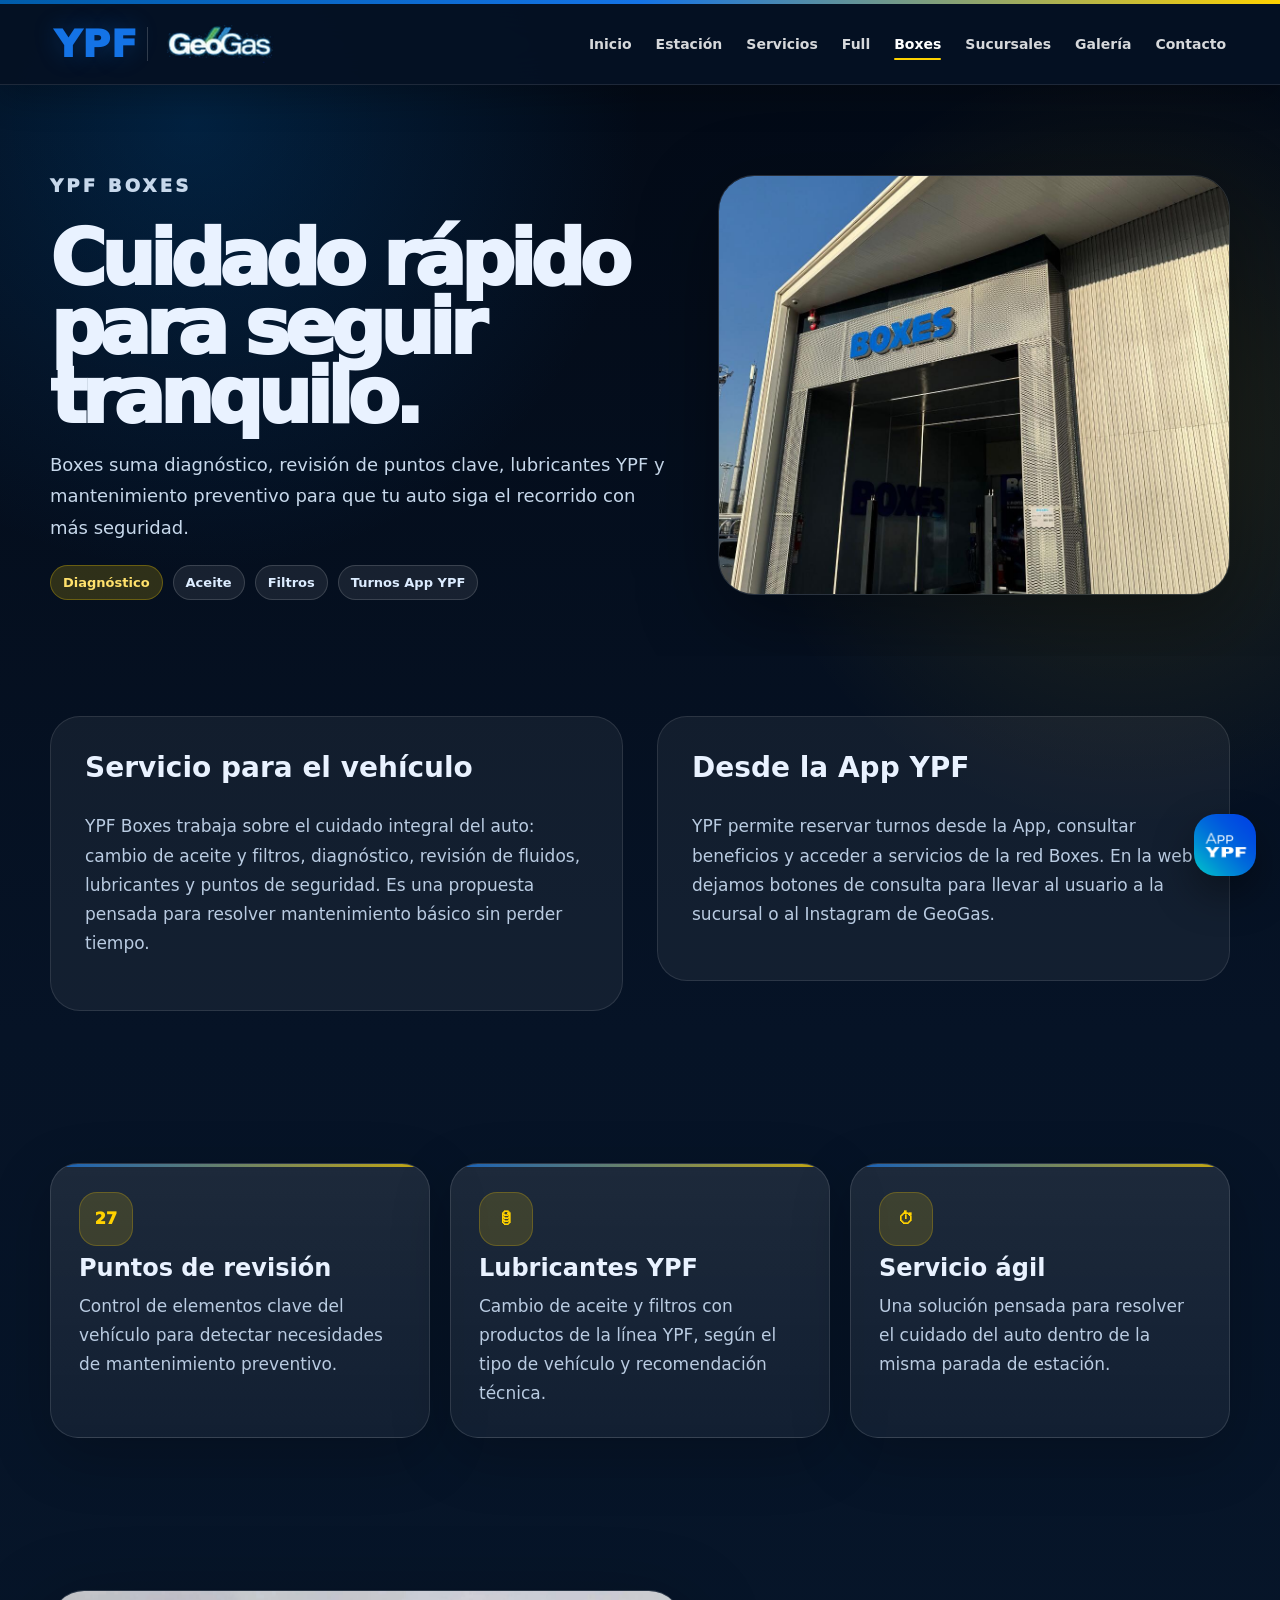
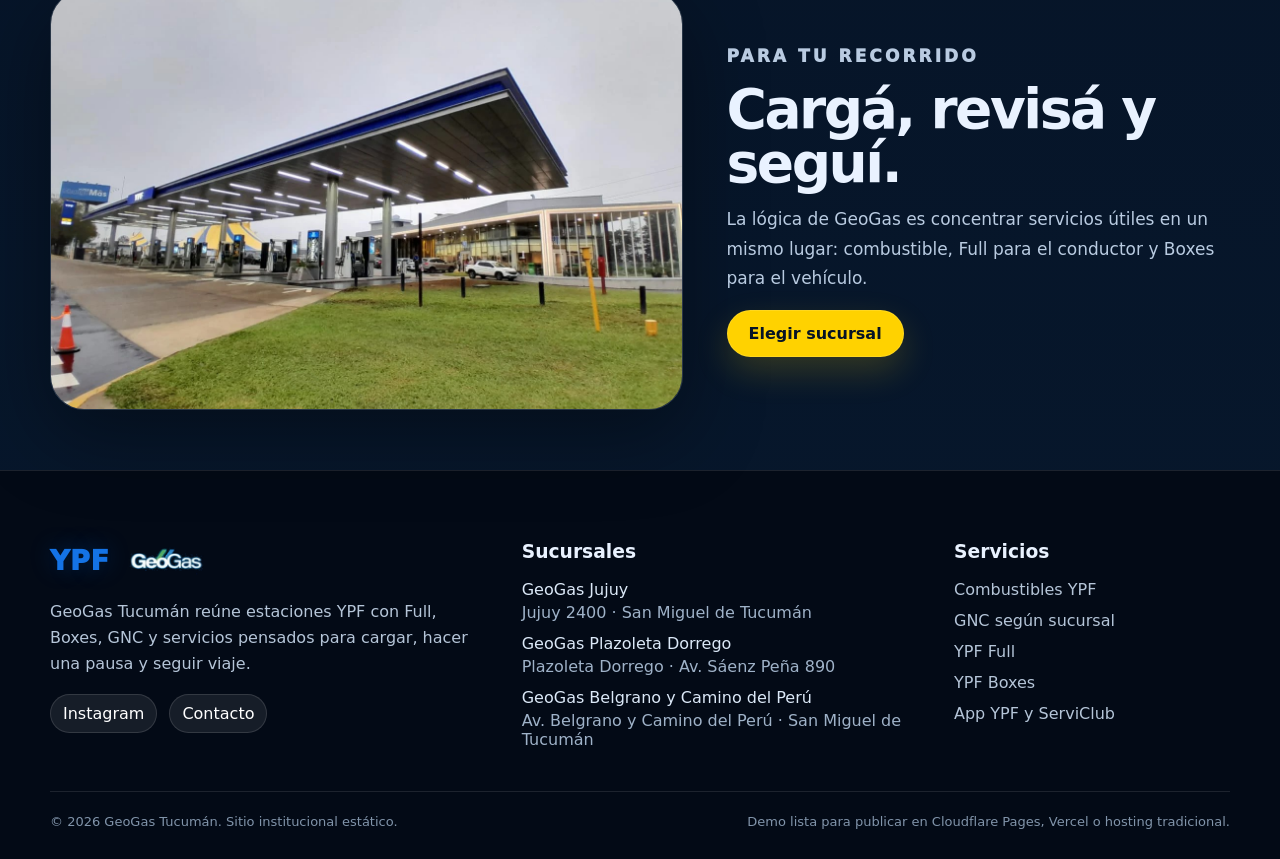
==== boxes.html @ e93ca0a4 "Sitio GeoGas Tucuman" ====
<!DOCTYPE html>
<html lang="es">
<head>
  <meta charset="UTF-8">
  <meta name="viewport" content="width=device-width, initial-scale=1.0">
  <title>YPF Boxes GeoGas Tucumán</title>
  <meta name="description" content="Boxes GeoGas Tucumán: diagnóstico, aceite, filtros y cuidado del vehículo.">
  <link rel="icon" href="assets/img/favicon.svg" type="image/svg+xml">
  <link rel="preload" href="assets/css/styles.css" as="style">
  <link rel="stylesheet" href="assets/css/styles.css">
</head>
<body class="">

    <header class="site-header" data-header>
      <div class="topbar"></div>
      <div class="nav-shell">
        <a class="brand" href="index.html" aria-label="GeoGas Tucumán - Inicio">
          <span class="ypf-wordmark">YPF</span>
          <span class="brand-divider"></span>
          <img src="assets/img/logo-geogas.png" alt="GeoGas" class="brand-logo">
        </a>
        <button class="menu-toggle" type="button" data-menu-toggle aria-label="Abrir menú">
          <span></span><span></span><span></span>
        </button>
        <nav class="nav-menu" data-nav-menu aria-label="Navegación principal">
            <a class="nav-link" href="index.html">Inicio</a>
            <a class="nav-link" href="estacion.html">Estación</a>
            <a class="nav-link" href="servicios.html">Servicios</a>
            <a class="nav-link" href="full.html">Full</a>
            <a class="nav-link active" href="boxes.html">Boxes</a>
            <a class="nav-link" href="sucursales.html">Sucursales</a>
            <a class="nav-link" href="galeria.html">Galería</a>
            <a class="nav-link" href="contacto.html">Contacto</a>
        </nav>
      </div>
    </header>

  <main class="page-main">

<section class="page-hero">
  <div class="container">
    <div class="reveal visible"><p class="kicker">YPF Boxes</p><h1>Cuidado rápido para seguir tranquilo.</h1><p>Boxes suma diagnóstico, revisión de puntos clave, lubricantes YPF y mantenimiento preventivo para que tu auto siga el recorrido con más seguridad.</p><div class="badge-row"><span class="badge yellow">Diagnóstico</span><span class="badge">Aceite</span><span class="badge">Filtros</span><span class="badge">Turnos App YPF</span></div></div>
    <div class="page-hero-img reveal visible"><img src="assets/img/boxes-geogas.jpg" alt="YPF Boxes GeoGas"></div>
  </div>
</section>
<section class="section tight"><div class="container split-content">
  <article class="text-block reveal"><h3>Servicio para el vehículo</h3><p>YPF Boxes trabaja sobre el cuidado integral del auto: cambio de aceite y filtros, diagnóstico, revisión de fluidos, lubricantes y puntos de seguridad. Es una propuesta pensada para resolver mantenimiento básico sin perder tiempo.</p></article>
  <article class="text-block reveal"><h3>Desde la App YPF</h3><p>YPF permite reservar turnos desde la App, consultar beneficios y acceder a servicios de la red Boxes. En la web dejamos botones de consulta para llevar al usuario a la sucursal o al Instagram de GeoGas.</p></article>
</div></section>
<section class="section"><div class="container grid-3">
  <article class="card reveal"><div class="icon-pill">27</div><h3>Puntos de revisión</h3><p>Control de elementos clave del vehículo para detectar necesidades de mantenimiento preventivo.</p></article>
  <article class="card reveal"><div class="icon-pill">🛢</div><h3>Lubricantes YPF</h3><p>Cambio de aceite y filtros con productos de la línea YPF, según el tipo de vehículo y recomendación técnica.</p></article>
  <article class="card reveal"><div class="icon-pill">⏱</div><h3>Servicio ágil</h3><p>Una solución pensada para resolver el cuidado del auto dentro de la misma parada de estación.</p></article>
</div></section>
<section class="section tight"><div class="container feature"><div class="feature-img reveal"><img src="assets/img/playa-dia.jpg" alt="Playa y Boxes GeoGas"></div><div class="feature-panel reveal"><p class="kicker">Para tu recorrido</p><h2>Cargá, revisá y seguí.</h2><p>La lógica de GeoGas es concentrar servicios útiles en un mismo lugar: combustible, Full para el conductor y Boxes para el vehículo.</p><a class="btn" href="sucursales.html">Elegir sucursal</a></div></div></section>

  </main>

    <footer class="site-footer">
      <div class="footer-grid container">
        <div>
          <div class="footer-brand"><span class="ypf-wordmark small">YPF</span><img src="assets/img/logo-geogas.png" alt="GeoGas"></div>
          <p>GeoGas Tucumán reúne estaciones YPF con Full, Boxes, GNC y servicios pensados para cargar, hacer una pausa y seguir viaje.</p>
          <div class="social-row">
            <a href="https://www.instagram.com/geogastucuman/" target="_blank" rel="noopener">Instagram</a>
            <a href="contacto.html">Contacto</a>
          </div>
        </div>
        <div>
          <h3>Sucursales</h3>
          <ul class="footer-list">
          <li>
            <span>GeoGas Jujuy</span>
            <a href="https://maps.app.goo.gl/bTcDMDbGpbdiC7qn9" target="_blank" rel="noopener">Jujuy 2400 · San Miguel de Tucumán</a>
          </li>
          <li>
            <span>GeoGas Plazoleta Dorrego</span>
            <a href="https://www.google.com/maps/search/?api=1&query=GeoGas+Plazoleta+Dorrego+Av+Saenz+Peña+890+Tucuman" target="_blank" rel="noopener">Plazoleta Dorrego · Av. Sáenz Peña 890</a>
          </li>
          <li>
            <span>GeoGas Belgrano y Camino del Perú</span>
            <a href="https://maps.app.goo.gl/crHmd28jE6MBMd9f6" target="_blank" rel="noopener">Av. Belgrano y Camino del Perú · San Miguel de Tucumán</a>
          </li></ul>
        </div>
        <div>
          <h3>Servicios</h3>
          <ul class="footer-list compact">
            <li>Combustibles YPF</li>
            <li>GNC según sucursal</li>
            <li>YPF Full</li>
            <li>YPF Boxes</li>
            <li>App YPF y ServiClub</li>
          </ul>
        </div>
      </div>
      <div class="footer-bottom container">
        <span>© 2026 GeoGas Tucumán. Sitio institucional estático.</span>
        <span>Demo lista para publicar en Cloudflare Pages, Vercel o hosting tradicional.</span>
      </div>
    </footer>
    <a class="floating-app-ypf"
   href="https://app.ypf.com/"
   target="_blank"
   rel="noopener"
   aria-label="Abrir App YPF">
  <img src="assets/img/AppYPF.png" alt="App YPF">
</a>
    <script src="assets/js/main.js"></script>

</body>
</html>
---- assets/css/styles.css ----
:root{
  --azul-ypf:#005CA9;
  --azul-brillante:#1473E6;
  --azul-noche:#061326;
  --azul-profundo:#071A33;
  --amarillo:#FFD200;
  --amarillo-oscuro:#E7B900;
  --blanco:#FFFFFF;
  --texto:#E9F2FF;
  --texto-suave:#AEC1D6;
  --gris:#738296;
  --linea:rgba(255,255,255,.12);
  --card:rgba(255,255,255,.08);
  --card-fuerte:rgba(255,255,255,.12);
  --sombra:0 24px 80px rgba(0,0,0,.38);
  --nav-h:84px;
  --radio:28px;
  --max:1180px;
}
*{box-sizing:border-box}
html{scroll-behavior:smooth}
body{
  margin:0;
  font-family:Inter, ui-sans-serif, system-ui, -apple-system, BlinkMacSystemFont, "Segoe UI", sans-serif;
  color:var(--texto);
  background:
    radial-gradient(circle at 15% 5%, rgba(0,92,169,.28), transparent 28rem),
    radial-gradient(circle at 88% 18%, rgba(255,210,0,.12), transparent 24rem),
    linear-gradient(180deg, #030a16 0%, #061326 42%, #07182d 100%);
  min-height:100vh;
  overflow-x:hidden;
}
body.menu-open{overflow:hidden}
a{color:inherit}
img{max-width:100%;display:block}
.container{width:min(var(--max), calc(100% - 42px));margin-inline:auto}
.topbar{
  height:4px;
  background:linear-gradient(90deg,var(--azul-ypf),var(--azul-brillante),var(--amarillo));
}
.site-header{
  position:fixed;
  inset:0 0 auto 0;
  z-index:1000;
  width:100%;
  background:rgba(5,18,36,.94);
  backdrop-filter:blur(18px);
  border-bottom:1px solid rgba(255,255,255,.10);
  box-shadow:0 10px 35px rgba(0,0,0,.26);
}
.nav-shell{
  width:100%;
  min-height:80px;
  display:flex;
  align-items:center;
  justify-content:space-between;
  padding:0 54px;
  gap:24px;
}
.brand{display:flex;align-items:center;gap:16px;text-decoration:none;min-width:max-content}
.ypf-wordmark{
  font-size:38px;
  line-height:1;
  letter-spacing:.02em;
  font-weight:950;
  color:var(--azul-brillante);
  text-shadow:0 0 24px rgba(20,115,230,.28);
}
.ypf-wordmark.small{font-size:27px}
.brand-divider{width:1px;height:34px;background:rgba(255,255,255,.22)}
.brand-logo{height:42px;width:auto;border-radius:8px;box-shadow:0 0 0 1px rgba(255,255,255,.1)}
.nav-menu{display:flex;align-items:center;justify-content:flex-end;gap:24px;font-size:14px;font-weight:750}
.nav-link{position:relative;color:rgba(255,255,255,.84);text-decoration:none;transition:.22s ease}
.nav-link::after{content:"";position:absolute;left:0;right:100%;bottom:-8px;height:2px;background:var(--amarillo);transition:.22s ease;border-radius:99px}
.nav-link:hover,.nav-link.active{color:#fff}
.nav-link:hover::after,.nav-link.active::after{right:0}
.nav-cta,.btn{
  display:inline-flex;align-items:center;justify-content:center;gap:10px;
  border-radius:999px;
  padding:13px 21px;
  background:var(--amarillo);
  color:#061326;
  font-weight:900;
  text-decoration:none;
  border:1px solid rgba(255,255,255,.12);
  box-shadow:0 14px 34px rgba(255,210,0,.18);
  transition:transform .22s ease, box-shadow .22s ease, background .22s ease;
}
.nav-cta:hover,.btn:hover{transform:translateY(-3px);box-shadow:0 18px 42px rgba(255,210,0,.25);background:#FFE05C}
.btn.secondary{background:rgba(255,255,255,.09);color:#fff;border-color:rgba(255,255,255,.22);box-shadow:none}
.btn.secondary:hover{background:rgba(255,255,255,.14)}
.btn.ghost{background:transparent;color:#fff;border-color:rgba(255,255,255,.28);box-shadow:none}
.menu-toggle{display:none;background:transparent;border:0;width:44px;height:44px;align-items:center;justify-content:center;flex-direction:column;gap:6px;cursor:pointer}
.menu-toggle span{width:24px;height:2px;background:#fff;border-radius:99px;transition:.2s ease}
.page-main{padding-top:var(--nav-h)}
.hero{
  position:relative;
  min-height:calc(100vh - var(--nav-h));
  display:grid;
  align-items:end;
  overflow:hidden;
  isolation:isolate;
}
.hero-media{position:absolute;inset:0;z-index:-3}
.hero-media img{width:100%;height:100%;object-fit:cover;object-position:center}
.hero::before{content:"";position:absolute;inset:0;z-index:-2;background:linear-gradient(90deg,rgba(3,10,22,.96) 0%,rgba(4,13,30,.78) 38%,rgba(4,13,30,.42) 70%,rgba(4,13,30,.58) 100%)}
.hero::after{content:"";position:absolute;inset:auto 0 0 0;height:32%;z-index:-1;background:linear-gradient(0deg,#061326 0%,transparent 100%)}
.hero-inner{display:grid;grid-template-columns:minmax(0,1fr) 350px;gap:54px;align-items:end;padding:92px 0 72px}
.eyebrow{
  display:inline-flex;align-items:center;gap:10px;
  background:rgba(255,255,255,.11);
  border:1px solid rgba(255,255,255,.18);
  color:var(--amarillo);
  border-radius:999px;
  padding:8px 13px;
  font-size:12px;
  letter-spacing:.18em;
  text-transform:uppercase;
  font-weight:950;
}
.eyebrow::before{content:"";width:8px;height:8px;border-radius:50%;background:var(--amarillo);box-shadow:0 0 18px var(--amarillo)}
h1,h2,h3,p{margin-top:0}
h1{
  max-width:850px;
  margin:22px 0 20px;
  font-size:clamp(44px,7vw,92px);
  line-height:.91;
  letter-spacing:-.07em;
  font-weight:950;
}
.hero-copy p{max-width:710px;font-size:18px;line-height:1.75;color:#d8e6f7;margin-bottom:30px}
.hero-actions{display:flex;gap:14px;flex-wrap:wrap}
.hero-card{
  background:linear-gradient(180deg,rgba(255,255,255,.18),rgba(255,255,255,.09));
  border:1px solid rgba(255,255,255,.18);
  border-radius:32px;
  padding:28px;
  box-shadow:var(--sombra);
  backdrop-filter:blur(18px);
}
.hero-card h2{font-size:18px;margin-bottom:20px;color:#fff}
.mini-list{display:grid;gap:16px}
.mini-list div{padding-bottom:16px;border-bottom:1px solid rgba(255,255,255,.14)}
.mini-list div:last-child{padding-bottom:0;border:0}
.mini-list strong{display:block;font-size:18px;margin-bottom:4px}.mini-list span{color:#c8d7e8}
.section{padding:92px 0}.section.tight{padding:60px 0}.section-head{display:flex;justify-content:space-between;align-items:end;gap:24px;margin-bottom:34px}.section-head.center{text-align:center;display:block;max-width:790px;margin-inline:auto;margin-bottom:42px}.kicker{color:var(--amarillo);font-size:13px;letter-spacing:.18em;text-transform:uppercase;font-weight:950;margin-bottom:12px}.section h2{font-size:clamp(32px,4.3vw,58px);line-height:.98;letter-spacing:-.045em;margin-bottom:14px}.section p,.lead{color:#b9cbe1;line-height:1.72;font-size:17px}.lead{font-size:19px;max-width:800px}.grid-3{display:grid;grid-template-columns:repeat(3,1fr);gap:20px}.grid-2{display:grid;grid-template-columns:repeat(2,1fr);gap:24px}.card{
  background:linear-gradient(180deg,rgba(255,255,255,.095),rgba(255,255,255,.052));
  border:1px solid rgba(255,255,255,.12);
  border-radius:var(--radio);
  padding:28px;
  box-shadow:0 18px 60px rgba(0,0,0,.22);
  position:relative;overflow:hidden;
}
.card::before{content:"";position:absolute;inset:0 0 auto 0;height:3px;background:linear-gradient(90deg,var(--azul-brillante),var(--amarillo));opacity:.75}.card h3{font-size:24px;margin:8px 0 10px}.card p{margin-bottom:0}.icon-pill{width:54px;height:54px;border-radius:18px;display:grid;place-items:center;background:rgba(255,210,0,.15);color:var(--amarillo);font-weight:950;border:1px solid rgba(255,210,0,.22)}.feature{display:grid;grid-template-columns:1.1fr .9fr;gap:30px;align-items:center}.feature.reverse{grid-template-columns:.9fr 1.1fr}.feature-img{position:relative;border-radius:34px;overflow:hidden;min-height:420px;border:1px solid rgba(255,255,255,.14);box-shadow:var(--sombra)}.feature-img img{width:100%;height:100%;position:absolute;inset:0;object-fit:cover}.feature-panel{padding:14px}.metric-row{display:grid;grid-template-columns:repeat(3,1fr);gap:14px;margin-top:24px}.metric{background:rgba(255,255,255,.08);border:1px solid rgba(255,255,255,.12);border-radius:22px;padding:18px}.metric strong{display:block;font-size:26px;color:#fff}.metric span{font-size:13px;color:#bdcde0}.image-band{display:grid;grid-template-columns:1.1fr .9fr 1fr;gap:18px}.image-band img{width:100%;height:320px;object-fit:cover;border-radius:26px;border:1px solid rgba(255,255,255,.12)}.image-band img:nth-child(2){margin-top:34px}.image-band img:nth-child(3){margin-top:70px}.page-hero{padding:86px 0 56px;position:relative;overflow:hidden}.page-hero .container{display:grid;grid-template-columns:1.1fr .9fr;gap:42px;align-items:center}.page-hero h1{font-size:clamp(42px,6vw,76px);margin-bottom:18px}.page-hero p{color:#c7d8eb;line-height:1.75;font-size:18px}.page-hero-img{height:420px;border-radius:36px;overflow:hidden;border:1px solid rgba(255,255,255,.14);box-shadow:var(--sombra)}.page-hero-img img{width:100%;height:100%;object-fit:cover}.badge-row{display:flex;gap:10px;flex-wrap:wrap;margin-top:22px}.badge{display:inline-flex;align-items:center;border:1px solid rgba(255,255,255,.15);background:rgba(255,255,255,.08);border-radius:999px;padding:9px 12px;color:#dcecff;font-weight:800;font-size:13px}.badge.yellow{background:rgba(255,210,0,.17);border-color:rgba(255,210,0,.28);color:#ffe16c}.split-content{display:grid;grid-template-columns:1fr 1fr;gap:34px;align-items:start}.text-block{background:rgba(255,255,255,.055);border:1px solid rgba(255,255,255,.10);border-radius:30px;padding:34px}.text-block h3{font-size:28px}.timeline{display:grid;gap:18px}.timeline-item{display:grid;grid-template-columns:50px 1fr;gap:16px;align-items:start}.timeline-num{width:50px;height:50px;border-radius:50%;display:grid;place-items:center;background:var(--amarillo);color:#08172a;font-weight:950}.gallery-grid{display:grid;grid-template-columns:repeat(4,1fr);gap:16px}.gallery-item{position:relative;border:0;padding:0;background:transparent;cursor:pointer;border-radius:24px;overflow:hidden;min-height:250px}.gallery-item img{width:100%;height:100%;object-fit:cover;position:absolute;inset:0;transition:transform .45s ease}.gallery-item:hover img{transform:scale(1.06)}.gallery-item.large{grid-column:span 2;grid-row:span 2;min-height:516px}.gallery-item.tall{grid-row:span 2;min-height:516px}.gallery-caption{position:absolute;left:14px;right:14px;bottom:14px;background:rgba(4,13,30,.75);border:1px solid rgba(255,255,255,.14);backdrop-filter:blur(12px);padding:12px 14px;border-radius:16px;color:#fff;font-weight:850;text-align:left}.branch-card{display:grid;grid-template-columns:230px 1fr;gap:22px;align-items:stretch}.branch-card img{width:100%;height:100%;min-height:210px;object-fit:cover;border-radius:22px}.branch-card .badge{width:max-content}.branch-card .actions{display:flex;gap:12px;flex-wrap:wrap;margin-top:18px}.service-table{display:grid;gap:14px}.service-row{display:grid;grid-template-columns:240px 1fr auto;gap:18px;align-items:center;padding:18px;background:rgba(255,255,255,.06);border:1px solid rgba(255,255,255,.10);border-radius:22px}.service-row strong{font-size:18px}.service-row span{color:#bdcce0}.promo-note{border:1px dashed rgba(255,210,0,.45);background:rgba(255,210,0,.1);border-radius:28px;padding:26px}.cta-panel{display:grid;grid-template-columns:1fr auto;gap:28px;align-items:center;border-radius:36px;padding:38px;background:linear-gradient(135deg,rgba(0,92,169,.9),rgba(4,13,30,.9));border:1px solid rgba(255,255,255,.13);box-shadow:var(--sombra)}.cta-panel h2{margin:0 0 10px}.cta-panel p{margin:0;color:#d8e6f7}.contact-grid{display:grid;grid-template-columns:.9fr 1.1fr;gap:26px}.contact-card{background:rgba(255,255,255,.07);border:1px solid rgba(255,255,255,.11);border-radius:30px;padding:30px}.contact-card h3{font-size:25px}.map-list{display:grid;gap:14px}.map-link{display:flex;justify-content:space-between;gap:18px;align-items:center;text-decoration:none;padding:18px;border-radius:22px;background:rgba(255,255,255,.07);border:1px solid rgba(255,255,255,.11);transition:.2s ease}.map-link:hover{transform:translateY(-2px);background:rgba(255,255,255,.1)}.map-link span{color:#bdcde0}.form{display:grid;gap:14px}.form input,.form textarea,.form select{width:100%;padding:16px 17px;border-radius:18px;background:rgba(255,255,255,.09);border:1px solid rgba(255,255,255,.14);color:#fff;font:inherit;outline:none}.form textarea{min-height:135px;resize:vertical}.form input::placeholder,.form textarea::placeholder{color:#9eb0c6}.form select option{background:#061326;color:#fff}.lightbox{position:fixed;inset:0;background:rgba(0,0,0,.88);display:none;place-items:center;z-index:2000;padding:24px}.lightbox.open{display:grid}.lightbox img{max-width:min(1200px,92vw);max-height:84vh;border-radius:24px}.lightbox button{position:absolute;top:24px;right:24px;border:0;background:#fff;color:#061326;border-radius:999px;width:44px;height:44px;font-size:24px;cursor:pointer}.site-footer{padding:70px 0 30px;background:#030a16;border-top:1px solid rgba(255,255,255,.1)}.footer-grid{display:grid;grid-template-columns:1.1fr 1fr .7fr;gap:38px}.footer-brand{display:flex;align-items:center;gap:14px;margin-bottom:18px}.footer-brand img{height:40px;border-radius:8px}.site-footer p{color:#b5c5d8;line-height:1.65}.footer-list{list-style:none;margin:0;padding:0;display:grid;gap:12px}.footer-list li{color:#dce9f8}.footer-list a{display:block;margin-top:4px;color:#9fb2c8;text-decoration:none}.footer-list a:hover{color:#fff}.footer-list.compact li{color:#b5c5d8}.social-row{display:flex;gap:12px;flex-wrap:wrap}.social-row a{color:#fff;text-decoration:none;background:rgba(255,255,255,.08);border:1px solid rgba(255,255,255,.12);padding:9px 12px;border-radius:999px}.footer-bottom{margin-top:42px;padding-top:22px;border-top:1px solid rgba(255,255,255,.1);display:flex;justify-content:space-between;gap:20px;color:#8194aa;font-size:13px}.floating-ig{position:fixed;right:22px;bottom:22px;z-index:990;width:56px;height:56px;border-radius:50%;display:grid;place-items:center;text-decoration:none;font-weight:950;background:var(--amarillo);color:#061326;box-shadow:0 18px 42px rgba(0,0,0,.35)}.sources{font-size:14px;color:#8da2b8}.sources a{color:#d8e8ff}.reveal{opacity:0;transform:translateY(24px);transition:opacity .7s ease,transform .7s ease}.reveal.visible{opacity:1;transform:translateY(0)}
@media (max-width:1100px){.nav-shell{padding:0 24px}.nav-menu{gap:16px}.hero-inner,.page-hero .container{grid-template-columns:1fr}.hero-card{max-width:620px}.grid-3{grid-template-columns:repeat(2,1fr)}.feature,.feature.reverse,.split-content,.contact-grid{grid-template-columns:1fr}.footer-grid{grid-template-columns:1fr 1fr}.gallery-grid{grid-template-columns:repeat(3,1fr)}.service-row{grid-template-columns:1fr}.cta-panel{grid-template-columns:1fr}.branch-card{grid-template-columns:1fr}.branch-card img{height:260px}.image-band{grid-template-columns:1fr 1fr}.image-band img:nth-child(n){margin-top:0}.image-band img:nth-child(3){grid-column:span 2}}
@media (max-width:860px){:root{--nav-h:78px}.site-header{background:rgba(5,18,36,.97)}.nav-shell{min-height:74px}.brand-logo{height:36px}.ypf-wordmark{font-size:32px}.menu-toggle{display:flex}.menu-open .menu-toggle span:nth-child(1){transform:translateY(8px) rotate(45deg)}.menu-open .menu-toggle span:nth-child(2){opacity:0}.menu-open .menu-toggle span:nth-child(3){transform:translateY(-8px) rotate(-45deg)}.nav-menu{position:fixed;left:0;right:0;top:78px;min-height:calc(100vh - 78px);background:#061326;display:flex;align-items:stretch;justify-content:flex-start;flex-direction:column;gap:0;padding:22px;transform:translateX(100%);transition:.25s ease;border-top:1px solid rgba(255,255,255,.1);overflow:auto}.menu-open .nav-menu{transform:translateX(0)}.nav-link{font-size:20px;padding:18px 8px;border-bottom:1px solid rgba(255,255,255,.08)}.nav-link::after{display:none}.nav-cta{margin-top:16px;width:100%}.hero-inner{padding:64px 0 44px}.hero{min-height:auto}.hero-copy p{font-size:16px}.metric-row{grid-template-columns:1fr}.grid-3,.grid-2{grid-template-columns:1fr}.gallery-grid{grid-template-columns:1fr 1fr}.gallery-item.large,.gallery-item.tall{grid-column:span 1;grid-row:span 1;min-height:250px}.section{padding:68px 0}.page-hero-img{height:320px}.footer-grid{grid-template-columns:1fr}.footer-bottom{flex-direction:column}.service-row{padding:16px}.contact-card{padding:24px}.nav-shell{padding-inline:18px}.container{width:min(var(--max), calc(100% - 30px))}}
@media (max-width:560px){h1{font-size:42px}.section h2,.page-hero h1{font-size:36px}.hero-actions{display:grid}.btn{width:100%}.hero-card{padding:22px}.page-hero .container{gap:22px}.page-hero-img{height:280px}.gallery-grid{grid-template-columns:1fr}.gallery-item{min-height:285px}.image-band{grid-template-columns:1fr}.image-band img:nth-child(3){grid-column:auto}.brand-divider,.brand-logo{display:none}.ypf-wordmark{font-size:34px}.nav-shell{padding-inline:16px}}

.brand-logo {
  height: 36px;
  width: auto;
  border-radius: 0;
  box-shadow: none;
  background: transparent;
  display: block;
  object-fit: contain;
}

.brand {
  display: flex;
  align-items: center;
  gap: 9px;
}

.brand-logo-ypf {
  height: 42px;
  width: auto;
  display: block;
}

.brand-divider {
  width: 1px;
  height: 34px;
  background: rgba(255,255,255,0.18);
}

.brand-logo {
  height: 58px;   /* antes seguro estaba muy chico */
  width: auto;
  border-radius: 0;
  box-shadow: none;
  background: transparent;
  display: block;
  object-fit: contain;
}

.floating-app-ypf {
  position: fixed;
  right: 24px;
  bottom: 24px;
  width: 62px;
  height: 62px;
  border-radius: 22px;
  overflow: hidden;
  z-index: 999;
  display: flex;
  align-items: center;
  justify-content: center;
  text-decoration: none;
  box-shadow: 0 18px 40px rgba(0, 0, 0, 0.38);
  transition: transform 0.25s ease, box-shadow 0.25s ease;
}

.floating-app-ypf img {
  width: 100%;
  height: 100%;
  object-fit: cover;
  display: block;
}

.floating-app-ypf:hover {
  transform: translateY(-5px) scale(1.04);
  box-shadow: 0 22px 50px rgba(0, 100, 255, 0.35);
}
---- assets/css/styles.css ----
:root{
  --azul-ypf:#005CA9;
  --azul-brillante:#1473E6;
  --azul-noche:#061326;
  --azul-profundo:#071A33;
  --amarillo:#FFD200;
  --amarillo-oscuro:#E7B900;
  --blanco:#FFFFFF;
  --texto:#E9F2FF;
  --texto-suave:#AEC1D6;
  --gris:#738296;
  --linea:rgba(255,255,255,.12);
  --card:rgba(255,255,255,.08);
  --card-fuerte:rgba(255,255,255,.12);
  --sombra:0 24px 80px rgba(0,0,0,.38);
  --nav-h:84px;
  --radio:28px;
  --max:1180px;
}
*{box-sizing:border-box}
html{scroll-behavior:smooth}
body{
  margin:0;
  font-family:Inter, ui-sans-serif, system-ui, -apple-system, BlinkMacSystemFont, "Segoe UI", sans-serif;
  color:var(--texto);
  background:
    radial-gradient(circle at 15% 5%, rgba(0,92,169,.28), transparent 28rem),
    radial-gradient(circle at 88% 18%, rgba(255,210,0,.12), transparent 24rem),
    linear-gradient(180deg, #030a16 0%, #061326 42%, #07182d 100%);
  min-height:100vh;
  overflow-x:hidden;
}
body.menu-open{overflow:hidden}
a{color:inherit}
img{max-width:100%;display:block}
.container{width:min(var(--max), calc(100% - 42px));margin-inline:auto}
.topbar{
  height:4px;
  background:linear-gradient(90deg,var(--azul-ypf),var(--azul-brillante),var(--amarillo));
}
.site-header{
  position:fixed;
  inset:0 0 auto 0;
  z-index:1000;
  width:100%;
  background:rgba(5,18,36,.94);
  backdrop-filter:blur(18px);
  border-bottom:1px solid rgba(255,255,255,.10);
  box-shadow:0 10px 35px rgba(0,0,0,.26);
}
.nav-shell{
  width:100%;
  min-height:80px;
  display:flex;
  align-items:center;
  justify-content:space-between;
  padding:0 54px;
  gap:24px;
}
.brand{display:flex;align-items:center;gap:16px;text-decoration:none;min-width:max-content}
.ypf-wordmark{
  font-size:38px;
  line-height:1;
  letter-spacing:.02em;
  font-weight:950;
  color:var(--azul-brillante);
  text-shadow:0 0 24px rgba(20,115,230,.28);
}
.ypf-wordmark.small{font-size:27px}
.brand-divider{width:1px;height:34px;background:rgba(255,255,255,.22)}
.brand-logo{height:42px;width:auto;border-radius:8px;box-shadow:0 0 0 1px rgba(255,255,255,.1)}
.nav-menu{display:flex;align-items:center;justify-content:flex-end;gap:24px;font-size:14px;font-weight:750}
.nav-link{position:relative;color:rgba(255,255,255,.84);text-decoration:none;transition:.22s ease}
.nav-link::after{content:"";position:absolute;left:0;right:100%;bottom:-8px;height:2px;background:var(--amarillo);transition:.22s ease;border-radius:99px}
.nav-link:hover,.nav-link.active{color:#fff}
.nav-link:hover::after,.nav-link.active::after{right:0}
.nav-cta,.btn{
  display:inline-flex;align-items:center;justify-content:center;gap:10px;
  border-radius:999px;
  padding:13px 21px;
  background:var(--amarillo);
  color:#061326;
  font-weight:900;
  text-decoration:none;
  border:1px solid rgba(255,255,255,.12);
  box-shadow:0 14px 34px rgba(255,210,0,.18);
  transition:transform .22s ease, box-shadow .22s ease, background .22s ease;
}
.nav-cta:hover,.btn:hover{transform:translateY(-3px);box-shadow:0 18px 42px rgba(255,210,0,.25);background:#FFE05C}
.btn.secondary{background:rgba(255,255,255,.09);color:#fff;border-color:rgba(255,255,255,.22);box-shadow:none}
.btn.secondary:hover{background:rgba(255,255,255,.14)}
.btn.ghost{background:transparent;color:#fff;border-color:rgba(255,255,255,.28);box-shadow:none}
.menu-toggle{display:none;background:transparent;border:0;width:44px;height:44px;align-items:center;justify-content:center;flex-direction:column;gap:6px;cursor:pointer}
.menu-toggle span{width:24px;height:2px;background:#fff;border-radius:99px;transition:.2s ease}
.page-main{padding-top:var(--nav-h)}
.hero{
  position:relative;
  min-height:calc(100vh - var(--nav-h));
  display:grid;
  align-items:end;
  overflow:hidden;
  isolation:isolate;
}
.hero-media{position:absolute;inset:0;z-index:-3}
.hero-media img{width:100%;height:100%;object-fit:cover;object-position:center}
.hero::before{content:"";position:absolute;inset:0;z-index:-2;background:linear-gradient(90deg,rgba(3,10,22,.96) 0%,rgba(4,13,30,.78) 38%,rgba(4,13,30,.42) 70%,rgba(4,13,30,.58) 100%)}
.hero::after{content:"";position:absolute;inset:auto 0 0 0;height:32%;z-index:-1;background:linear-gradient(0deg,#061326 0%,transparent 100%)}
.hero-inner{display:grid;grid-template-columns:minmax(0,1fr) 350px;gap:54px;align-items:end;padding:92px 0 72px}
.eyebrow{
  display:inline-flex;align-items:center;gap:10px;
  background:rgba(255,255,255,.11);
  border:1px solid rgba(255,255,255,.18);
  color:var(--amarillo);
  border-radius:999px;
  padding:8px 13px;
  font-size:12px;
  letter-spacing:.18em;
  text-transform:uppercase;
  font-weight:950;
}
.eyebrow::before{content:"";width:8px;height:8px;border-radius:50%;background:var(--amarillo);box-shadow:0 0 18px var(--amarillo)}
h1,h2,h3,p{margin-top:0}
h1{
  max-width:850px;
  margin:22px 0 20px;
  font-size:clamp(44px,7vw,92px);
  line-height:.91;
  letter-spacing:-.07em;
  font-weight:950;
}
.hero-copy p{max-width:710px;font-size:18px;line-height:1.75;color:#d8e6f7;margin-bottom:30px}
.hero-actions{display:flex;gap:14px;flex-wrap:wrap}
.hero-card{
  background:linear-gradient(180deg,rgba(255,255,255,.18),rgba(255,255,255,.09));
  border:1px solid rgba(255,255,255,.18);
  border-radius:32px;
  padding:28px;
  box-shadow:var(--sombra);
  backdrop-filter:blur(18px);
}
.hero-card h2{font-size:18px;margin-bottom:20px;color:#fff}
.mini-list{display:grid;gap:16px}
.mini-list div{padding-bottom:16px;border-bottom:1px solid rgba(255,255,255,.14)}
.mini-list div:last-child{padding-bottom:0;border:0}
.mini-list strong{display:block;font-size:18px;margin-bottom:4px}.mini-list span{color:#c8d7e8}
.section{padding:92px 0}.section.tight{padding:60px 0}.section-head{display:flex;justify-content:space-between;align-items:end;gap:24px;margin-bottom:34px}.section-head.center{text-align:center;display:block;max-width:790px;margin-inline:auto;margin-bottom:42px}.kicker{color:var(--amarillo);font-size:13px;letter-spacing:.18em;text-transform:uppercase;font-weight:950;margin-bottom:12px}.section h2{font-size:clamp(32px,4.3vw,58px);line-height:.98;letter-spacing:-.045em;margin-bottom:14px}.section p,.lead{color:#b9cbe1;line-height:1.72;font-size:17px}.lead{font-size:19px;max-width:800px}.grid-3{display:grid;grid-template-columns:repeat(3,1fr);gap:20px}.grid-2{display:grid;grid-template-columns:repeat(2,1fr);gap:24px}.card{
  background:linear-gradient(180deg,rgba(255,255,255,.095),rgba(255,255,255,.052));
  border:1px solid rgba(255,255,255,.12);
  border-radius:var(--radio);
  padding:28px;
  box-shadow:0 18px 60px rgba(0,0,0,.22);
  position:relative;overflow:hidden;
}
.card::before{content:"";position:absolute;inset:0 0 auto 0;height:3px;background:linear-gradient(90deg,var(--azul-brillante),var(--amarillo));opacity:.75}.card h3{font-size:24px;margin:8px 0 10px}.card p{margin-bottom:0}.icon-pill{width:54px;height:54px;border-radius:18px;display:grid;place-items:center;background:rgba(255,210,0,.15);color:var(--amarillo);font-weight:950;border:1px solid rgba(255,210,0,.22)}.feature{display:grid;grid-template-columns:1.1fr .9fr;gap:30px;align-items:center}.feature.reverse{grid-template-columns:.9fr 1.1fr}.feature-img{position:relative;border-radius:34px;overflow:hidden;min-height:420px;border:1px solid rgba(255,255,255,.14);box-shadow:var(--sombra)}.feature-img img{width:100%;height:100%;position:absolute;inset:0;object-fit:cover}.feature-panel{padding:14px}.metric-row{display:grid;grid-template-columns:repeat(3,1fr);gap:14px;margin-top:24px}.metric{background:rgba(255,255,255,.08);border:1px solid rgba(255,255,255,.12);border-radius:22px;padding:18px}.metric strong{display:block;font-size:26px;color:#fff}.metric span{font-size:13px;color:#bdcde0}.image-band{display:grid;grid-template-columns:1.1fr .9fr 1fr;gap:18px}.image-band img{width:100%;height:320px;object-fit:cover;border-radius:26px;border:1px solid rgba(255,255,255,.12)}.image-band img:nth-child(2){margin-top:34px}.image-band img:nth-child(3){margin-top:70px}.page-hero{padding:86px 0 56px;position:relative;overflow:hidden}.page-hero .container{display:grid;grid-template-columns:1.1fr .9fr;gap:42px;align-items:center}.page-hero h1{font-size:clamp(42px,6vw,76px);margin-bottom:18px}.page-hero p{color:#c7d8eb;line-height:1.75;font-size:18px}.page-hero-img{height:420px;border-radius:36px;overflow:hidden;border:1px solid rgba(255,255,255,.14);box-shadow:var(--sombra)}.page-hero-img img{width:100%;height:100%;object-fit:cover}.badge-row{display:flex;gap:10px;flex-wrap:wrap;margin-top:22px}.badge{display:inline-flex;align-items:center;border:1px solid rgba(255,255,255,.15);background:rgba(255,255,255,.08);border-radius:999px;padding:9px 12px;color:#dcecff;font-weight:800;font-size:13px}.badge.yellow{background:rgba(255,210,0,.17);border-color:rgba(255,210,0,.28);color:#ffe16c}.split-content{display:grid;grid-template-columns:1fr 1fr;gap:34px;align-items:start}.text-block{background:rgba(255,255,255,.055);border:1px solid rgba(255,255,255,.10);border-radius:30px;padding:34px}.text-block h3{font-size:28px}.timeline{display:grid;gap:18px}.timeline-item{display:grid;grid-template-columns:50px 1fr;gap:16px;align-items:start}.timeline-num{width:50px;height:50px;border-radius:50%;display:grid;place-items:center;background:var(--amarillo);color:#08172a;font-weight:950}.gallery-grid{display:grid;grid-template-columns:repeat(4,1fr);gap:16px}.gallery-item{position:relative;border:0;padding:0;background:transparent;cursor:pointer;border-radius:24px;overflow:hidden;min-height:250px}.gallery-item img{width:100%;height:100%;object-fit:cover;position:absolute;inset:0;transition:transform .45s ease}.gallery-item:hover img{transform:scale(1.06)}.gallery-item.large{grid-column:span 2;grid-row:span 2;min-height:516px}.gallery-item.tall{grid-row:span 2;min-height:516px}.gallery-caption{position:absolute;left:14px;right:14px;bottom:14px;background:rgba(4,13,30,.75);border:1px solid rgba(255,255,255,.14);backdrop-filter:blur(12px);padding:12px 14px;border-radius:16px;color:#fff;font-weight:850;text-align:left}.branch-card{display:grid;grid-template-columns:230px 1fr;gap:22px;align-items:stretch}.branch-card img{width:100%;height:100%;min-height:210px;object-fit:cover;border-radius:22px}.branch-card .badge{width:max-content}.branch-card .actions{display:flex;gap:12px;flex-wrap:wrap;margin-top:18px}.service-table{display:grid;gap:14px}.service-row{display:grid;grid-template-columns:240px 1fr auto;gap:18px;align-items:center;padding:18px;background:rgba(255,255,255,.06);border:1px solid rgba(255,255,255,.10);border-radius:22px}.service-row strong{font-size:18px}.service-row span{color:#bdcce0}.promo-note{border:1px dashed rgba(255,210,0,.45);background:rgba(255,210,0,.1);border-radius:28px;padding:26px}.cta-panel{display:grid;grid-template-columns:1fr auto;gap:28px;align-items:center;border-radius:36px;padding:38px;background:linear-gradient(135deg,rgba(0,92,169,.9),rgba(4,13,30,.9));border:1px solid rgba(255,255,255,.13);box-shadow:var(--sombra)}.cta-panel h2{margin:0 0 10px}.cta-panel p{margin:0;color:#d8e6f7}.contact-grid{display:grid;grid-template-columns:.9fr 1.1fr;gap:26px}.contact-card{background:rgba(255,255,255,.07);border:1px solid rgba(255,255,255,.11);border-radius:30px;padding:30px}.contact-card h3{font-size:25px}.map-list{display:grid;gap:14px}.map-link{display:flex;justify-content:space-between;gap:18px;align-items:center;text-decoration:none;padding:18px;border-radius:22px;background:rgba(255,255,255,.07);border:1px solid rgba(255,255,255,.11);transition:.2s ease}.map-link:hover{transform:translateY(-2px);background:rgba(255,255,255,.1)}.map-link span{color:#bdcde0}.form{display:grid;gap:14px}.form input,.form textarea,.form select{width:100%;padding:16px 17px;border-radius:18px;background:rgba(255,255,255,.09);border:1px solid rgba(255,255,255,.14);color:#fff;font:inherit;outline:none}.form textarea{min-height:135px;resize:vertical}.form input::placeholder,.form textarea::placeholder{color:#9eb0c6}.form select option{background:#061326;color:#fff}.lightbox{position:fixed;inset:0;background:rgba(0,0,0,.88);display:none;place-items:center;z-index:2000;padding:24px}.lightbox.open{display:grid}.lightbox img{max-width:min(1200px,92vw);max-height:84vh;border-radius:24px}.lightbox button{position:absolute;top:24px;right:24px;border:0;background:#fff;color:#061326;border-radius:999px;width:44px;height:44px;font-size:24px;cursor:pointer}.site-footer{padding:70px 0 30px;background:#030a16;border-top:1px solid rgba(255,255,255,.1)}.footer-grid{display:grid;grid-template-columns:1.1fr 1fr .7fr;gap:38px}.footer-brand{display:flex;align-items:center;gap:14px;margin-bottom:18px}.footer-brand img{height:40px;border-radius:8px}.site-footer p{color:#b5c5d8;line-height:1.65}.footer-list{list-style:none;margin:0;padding:0;display:grid;gap:12px}.footer-list li{color:#dce9f8}.footer-list a{display:block;margin-top:4px;color:#9fb2c8;text-decoration:none}.footer-list a:hover{color:#fff}.footer-list.compact li{color:#b5c5d8}.social-row{display:flex;gap:12px;flex-wrap:wrap}.social-row a{color:#fff;text-decoration:none;background:rgba(255,255,255,.08);border:1px solid rgba(255,255,255,.12);padding:9px 12px;border-radius:999px}.footer-bottom{margin-top:42px;padding-top:22px;border-top:1px solid rgba(255,255,255,.1);display:flex;justify-content:space-between;gap:20px;color:#8194aa;font-size:13px}.floating-ig{position:fixed;right:22px;bottom:22px;z-index:990;width:56px;height:56px;border-radius:50%;display:grid;place-items:center;text-decoration:none;font-weight:950;background:var(--amarillo);color:#061326;box-shadow:0 18px 42px rgba(0,0,0,.35)}.sources{font-size:14px;color:#8da2b8}.sources a{color:#d8e8ff}.reveal{opacity:0;transform:translateY(24px);transition:opacity .7s ease,transform .7s ease}.reveal.visible{opacity:1;transform:translateY(0)}
@media (max-width:1100px){.nav-shell{padding:0 24px}.nav-menu{gap:16px}.hero-inner,.page-hero .container{grid-template-columns:1fr}.hero-card{max-width:620px}.grid-3{grid-template-columns:repeat(2,1fr)}.feature,.feature.reverse,.split-content,.contact-grid{grid-template-columns:1fr}.footer-grid{grid-template-columns:1fr 1fr}.gallery-grid{grid-template-columns:repeat(3,1fr)}.service-row{grid-template-columns:1fr}.cta-panel{grid-template-columns:1fr}.branch-card{grid-template-columns:1fr}.branch-card img{height:260px}.image-band{grid-template-columns:1fr 1fr}.image-band img:nth-child(n){margin-top:0}.image-band img:nth-child(3){grid-column:span 2}}
@media (max-width:860px){:root{--nav-h:78px}.site-header{background:rgba(5,18,36,.97)}.nav-shell{min-height:74px}.brand-logo{height:36px}.ypf-wordmark{font-size:32px}.menu-toggle{display:flex}.menu-open .menu-toggle span:nth-child(1){transform:translateY(8px) rotate(45deg)}.menu-open .menu-toggle span:nth-child(2){opacity:0}.menu-open .menu-toggle span:nth-child(3){transform:translateY(-8px) rotate(-45deg)}.nav-menu{position:fixed;left:0;right:0;top:78px;min-height:calc(100vh - 78px);background:#061326;display:flex;align-items:stretch;justify-content:flex-start;flex-direction:column;gap:0;padding:22px;transform:translateX(100%);transition:.25s ease;border-top:1px solid rgba(255,255,255,.1);overflow:auto}.menu-open .nav-menu{transform:translateX(0)}.nav-link{font-size:20px;padding:18px 8px;border-bottom:1px solid rgba(255,255,255,.08)}.nav-link::after{display:none}.nav-cta{margin-top:16px;width:100%}.hero-inner{padding:64px 0 44px}.hero{min-height:auto}.hero-copy p{font-size:16px}.metric-row{grid-template-columns:1fr}.grid-3,.grid-2{grid-template-columns:1fr}.gallery-grid{grid-template-columns:1fr 1fr}.gallery-item.large,.gallery-item.tall{grid-column:span 1;grid-row:span 1;min-height:250px}.section{padding:68px 0}.page-hero-img{height:320px}.footer-grid{grid-template-columns:1fr}.footer-bottom{flex-direction:column}.service-row{padding:16px}.contact-card{padding:24px}.nav-shell{padding-inline:18px}.container{width:min(var(--max), calc(100% - 30px))}}
@media (max-width:560px){h1{font-size:42px}.section h2,.page-hero h1{font-size:36px}.hero-actions{display:grid}.btn{width:100%}.hero-card{padding:22px}.page-hero .container{gap:22px}.page-hero-img{height:280px}.gallery-grid{grid-template-columns:1fr}.gallery-item{min-height:285px}.image-band{grid-template-columns:1fr}.image-band img:nth-child(3){grid-column:auto}.brand-divider,.brand-logo{display:none}.ypf-wordmark{font-size:34px}.nav-shell{padding-inline:16px}}

.brand-logo {
  height: 36px;
  width: auto;
  border-radius: 0;
  box-shadow: none;
  background: transparent;
  display: block;
  object-fit: contain;
}

.brand {
  display: flex;
  align-items: center;
  gap: 9px;
}

.brand-logo-ypf {
  height: 42px;
  width: auto;
  display: block;
}

.brand-divider {
  width: 1px;
  height: 34px;
  background: rgba(255,255,255,0.18);
}

.brand-logo {
  height: 58px;   /* antes seguro estaba muy chico */
  width: auto;
  border-radius: 0;
  box-shadow: none;
  background: transparent;
  display: block;
  object-fit: contain;
}

.floating-app-ypf {
  position: fixed;
  right: 24px;
  bottom: 24px;
  width: 62px;
  height: 62px;
  border-radius: 22px;
  overflow: hidden;
  z-index: 999;
  display: flex;
  align-items: center;
  justify-content: center;
  text-decoration: none;
  box-shadow: 0 18px 40px rgba(0, 0, 0, 0.38);
  transition: transform 0.25s ease, box-shadow 0.25s ease;
}

.floating-app-ypf img {
  width: 100%;
  height: 100%;
  object-fit: cover;
  display: block;
}

.floating-app-ypf:hover {
  transform: translateY(-5px) scale(1.04);
  box-shadow: 0 22px 50px rgba(0, 100, 255, 0.35);
}
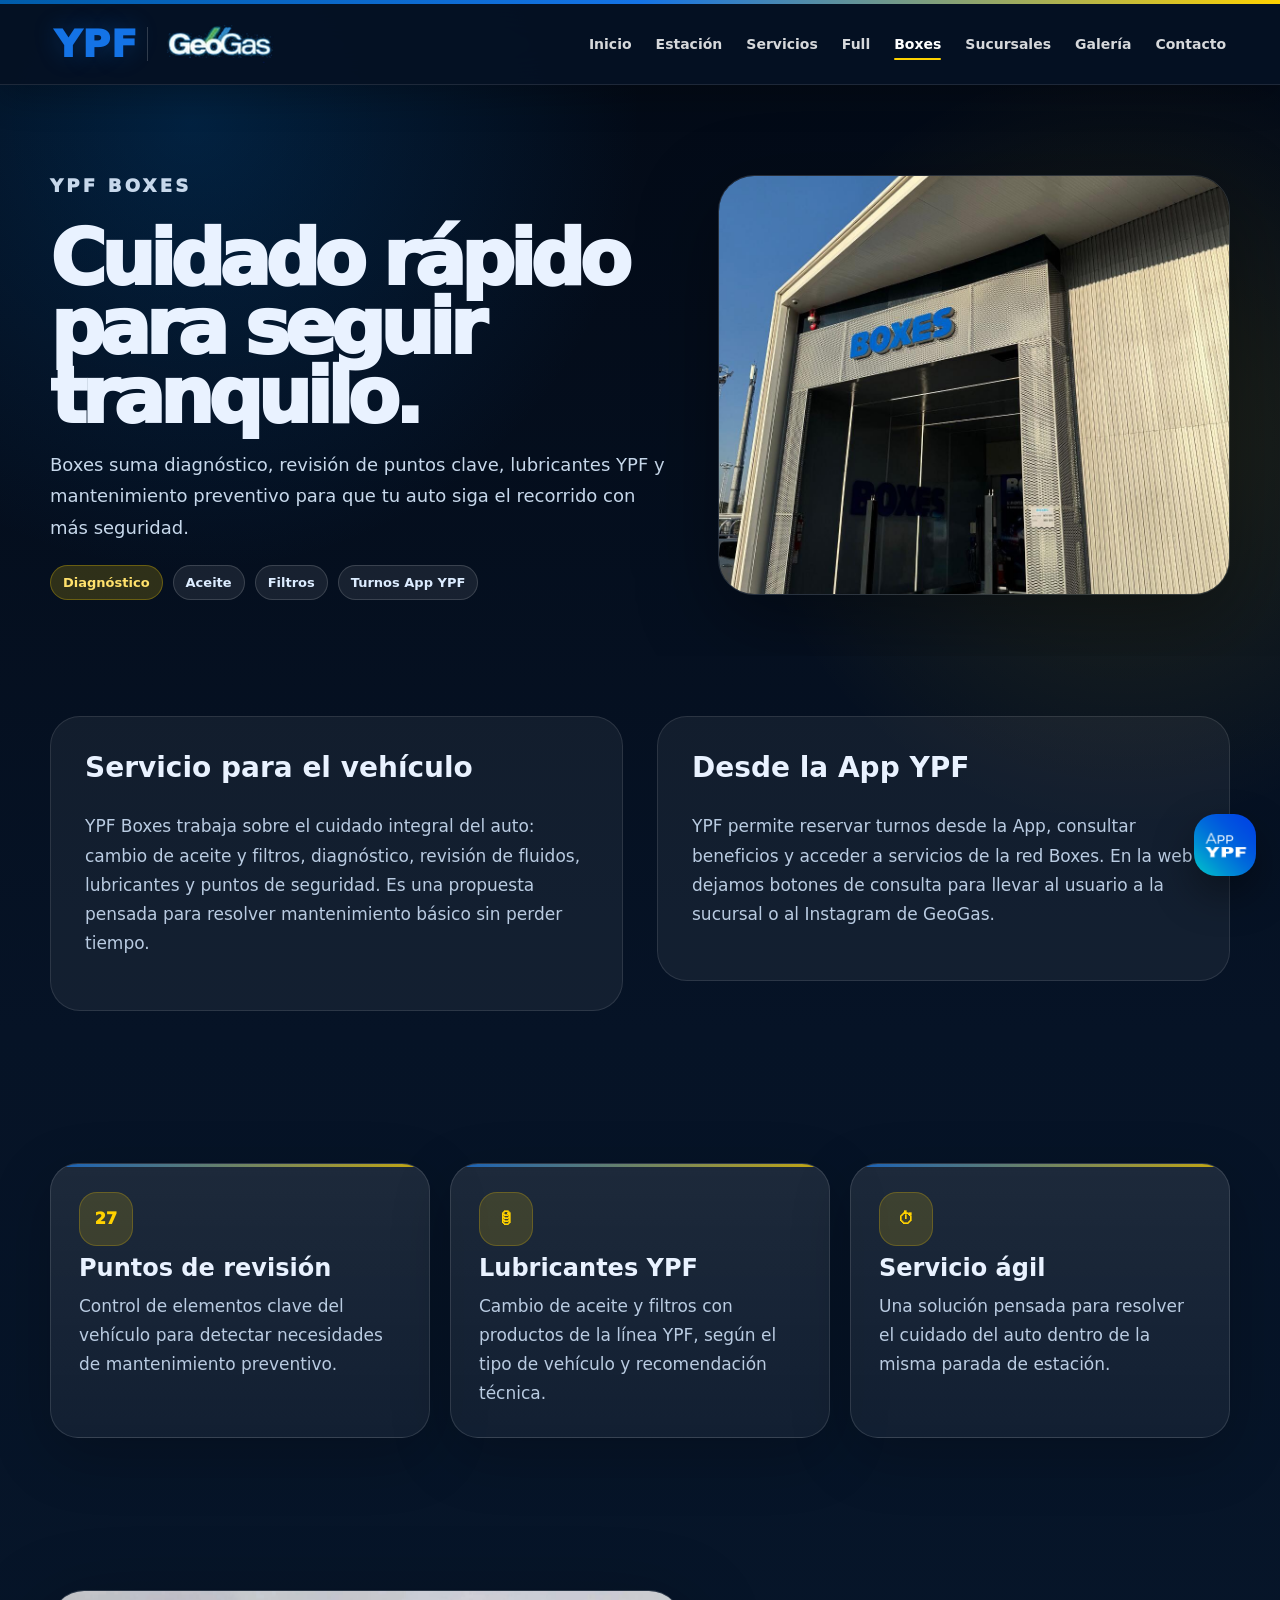
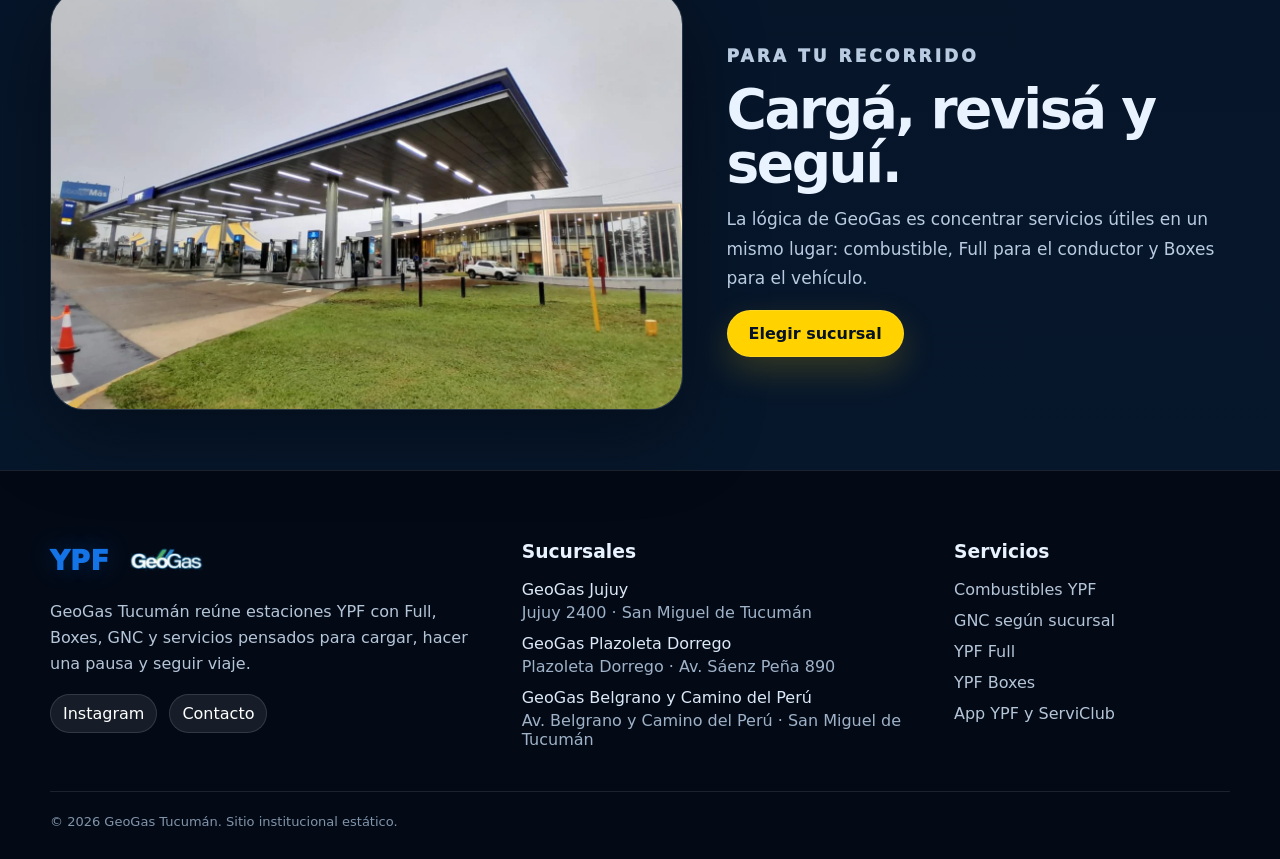
==== commit e24c6148: "cambio de cosas" ====
--- a/boxes.html
+++ b/boxes.html
@@ -95,7 +95,6 @@
       </div>
       <div class="footer-bottom container">
         <span>© 2026 GeoGas Tucumán. Sitio institucional estático.</span>
-        <span>Demo lista para publicar en Cloudflare Pages, Vercel o hosting tradicional.</span>
       </div>
     </footer>
     <a class="floating-app-ypf"
